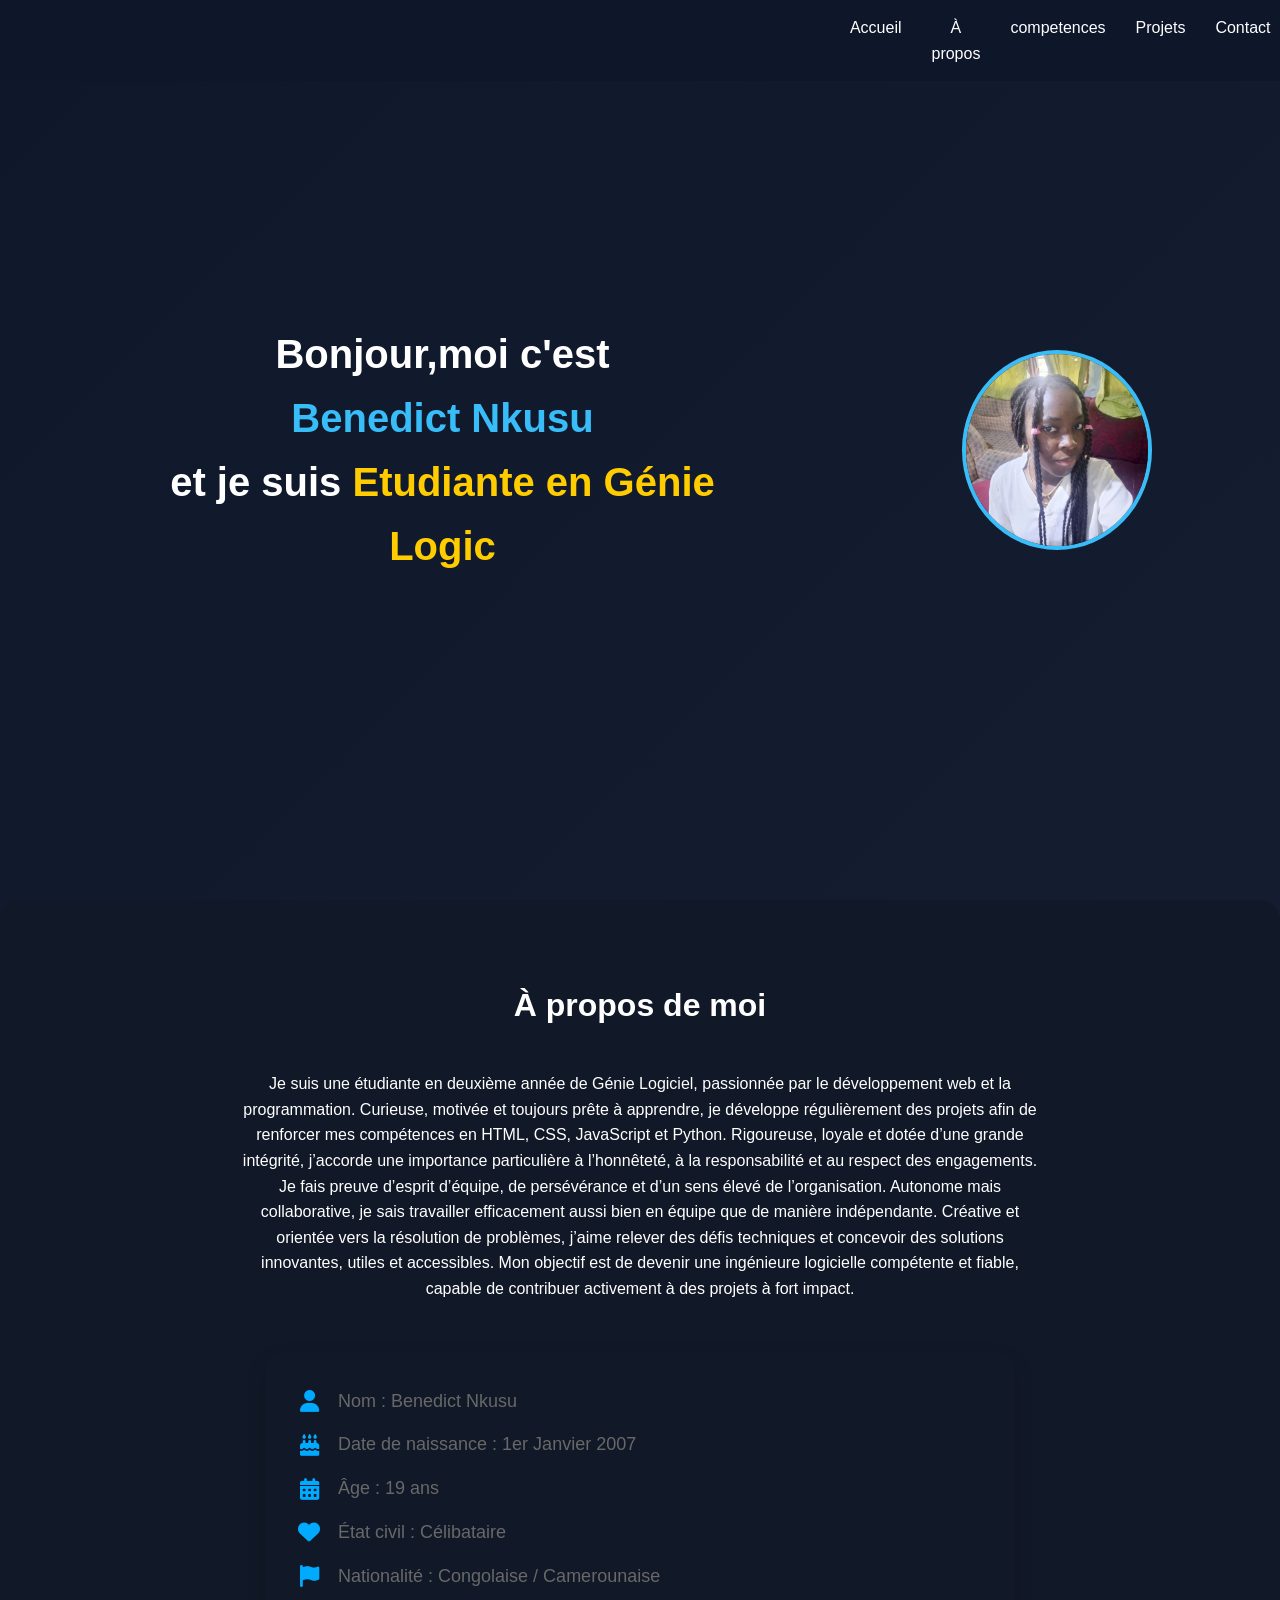
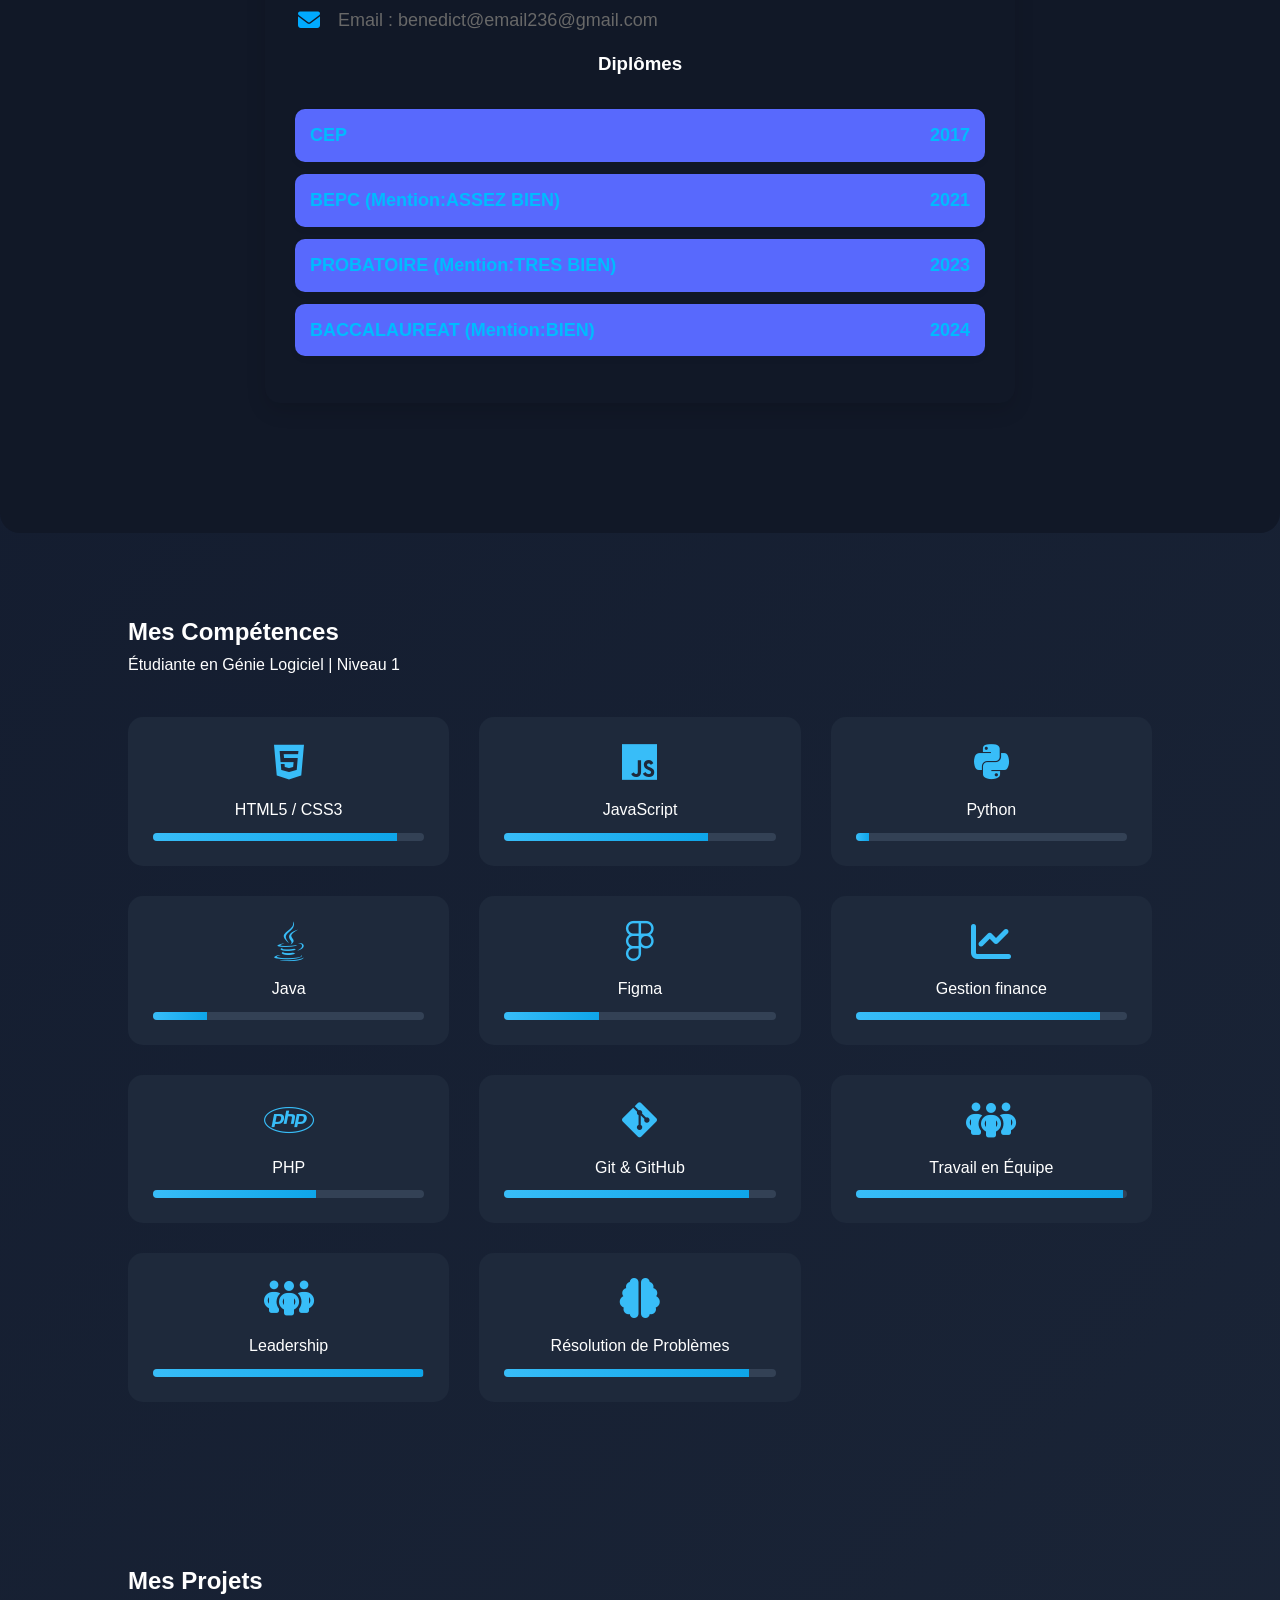
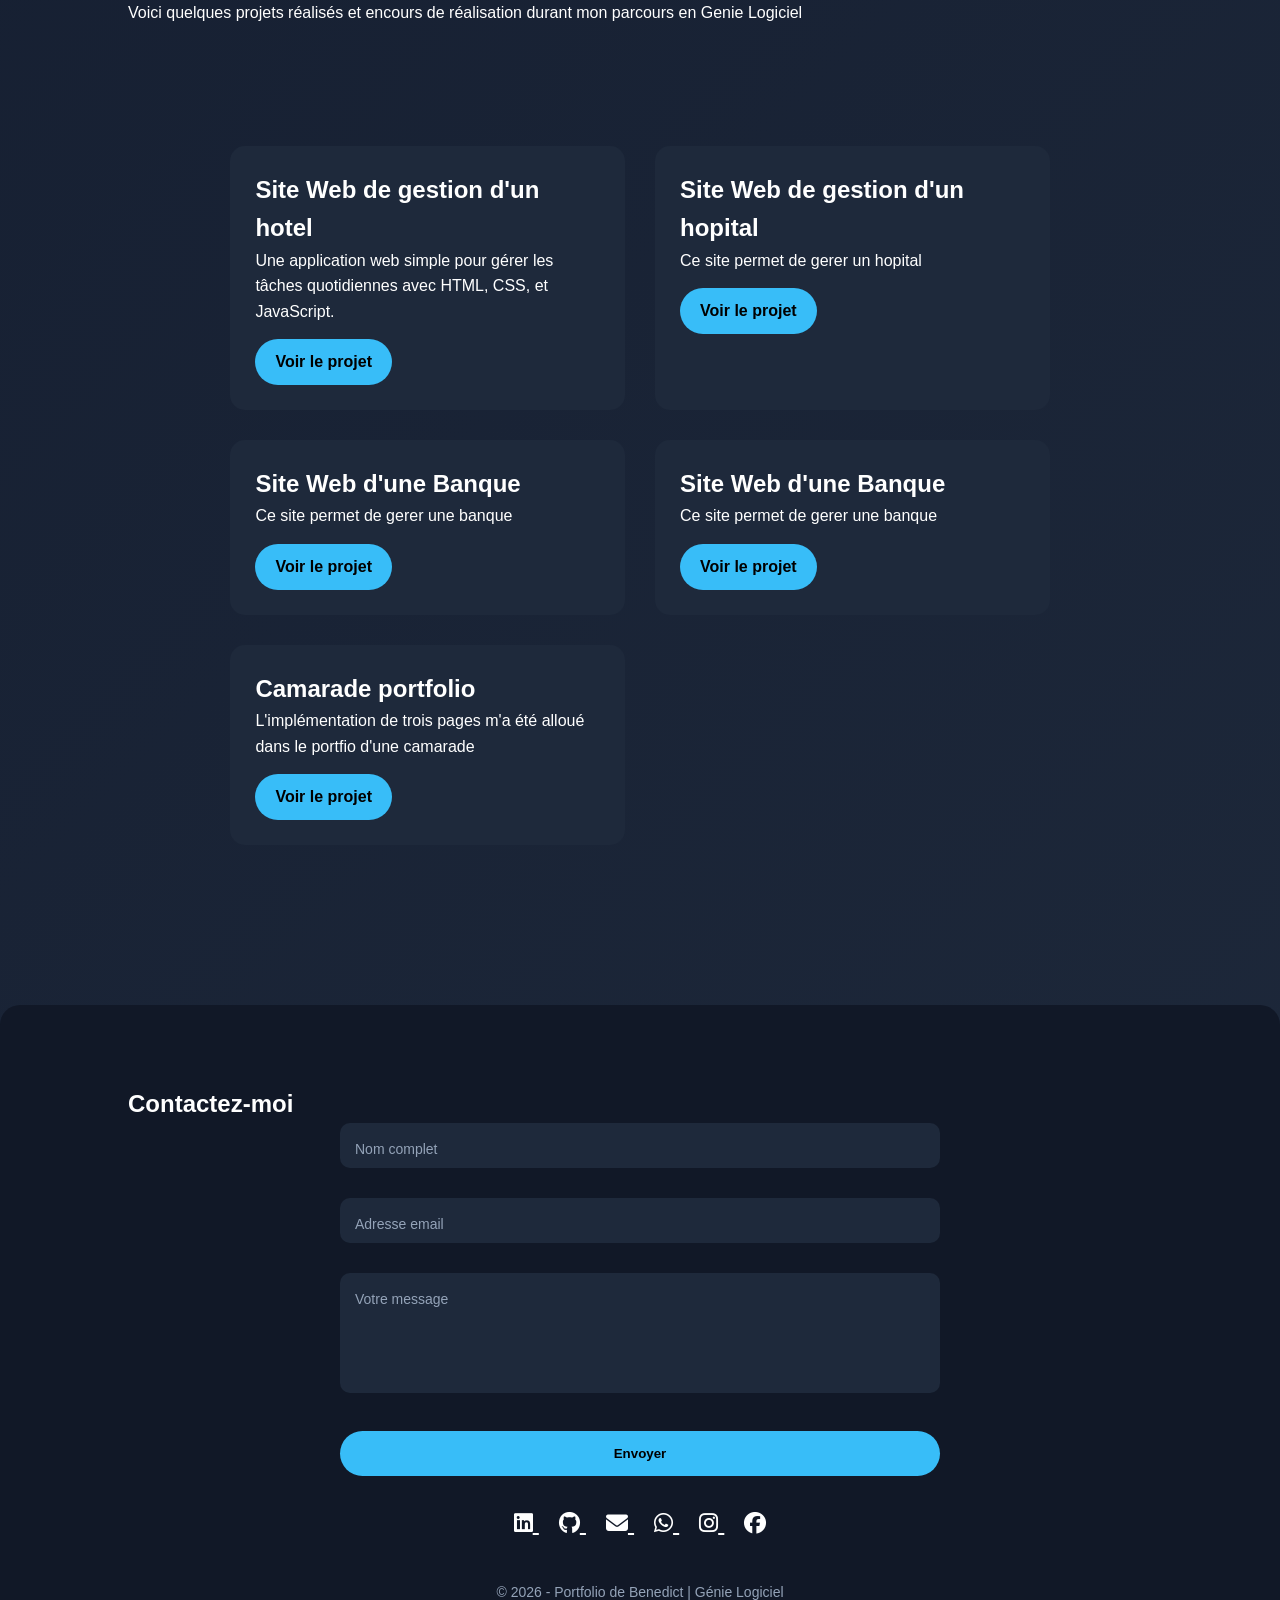
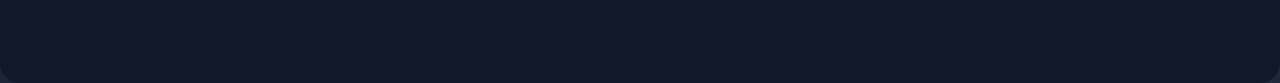
==== index.html @ 9642f41d "Add files via upload" ====
<!DOCTYPE html>
<html lang="en">
<head>
    <meta charset="UTF-8">
    <meta name="viewport" content="width=device-width, initial-scale=1.0">
    <title>Benedict Portfolio</title>
    <link rel="stylesheet" href="style.css">
    <link rel="stylesheet" href="https://cdnjs.cloudflare.com/ajax/libs/font-awesome/6.7.2/css/all.min.css"/>
</head>
<body >

    <section id="home" class="Home">      
<nav>

    <ul class="nav-links" id="navLinks">
        <li><a href="#home">Accueil</a></li>
        <li><a href="#about">À propos</a></li>
        <li><a href="#skills">competences</a></li>
        <li><a href="#projet">Projets</a></li>
        <li><a href="#contact">Contact</a></li>
    </ul>

    <div class="hamburger" id="hamburger">
        <span></span>
        <span></span>
        <span></span>
    </div>
</nav>
<script>
const hamburger = document.getElementById("hamburger");
const navLinks = document.getElementById("navLinks");

hamburger.addEventListener("click", () => {
    navLinks.classList.toggle("active");
});

// Fermer le menu après clic (mobile)
document.querySelectorAll(".nav-links a").forEach(link => {
    link.addEventListener("click", () => {
        navLinks.classList.remove("active");
    });
});
</script>

     

        <div class="nav-container">
    <ul>
    <div class="p">
    <h1 class="h1">Bonjour,moi c'est <br> <span id="nom">Benedict Nkusu </span><br> et je suis<span class="typewriter" id="typewriter"></span></h1></h1>
    </div>
    </ul>
     <section>
        <div class="main-container">
            <div class="image">
            
            </div>
            <div class="container">
            </div>
            <div class="typewriter"><span class="typewriter-text"></span><label for=""></label></div>

        </div>
     </section>
     
      <img src="IMG_20250430_152416_162.jpg.jpg" alt="Photo de profil" class="w-48 h-48 rounded-full shadow-lg object-cover">

         <script>

        const words = [ " Etudiante en Génie Logiciel","Développeuse Full-stack junior","Développeuse d'application","Programmeuse UX/UI design","Conceptrice de base de données"];
        let index = 0;
        const typewriterElement = document.getElementById("typewriter");

        function type(word, i) {
            if (i < word.length) {
                typewriterElement.textContent += word.charAt(i);
                setTimeout(() => type(word, i + 1), 100); // Vitesse d'affichage
            } else {
                setTimeout(() => erase(word, i), 2000); // Temps d'affichage du mot
            }
        }

        function erase(word, i) {
            if (i > 0) {
                typewriterElement.textContent = word.slice(0, i - 1);
                setTimeout(() => erase(word, i - 1), 100); // Vitesse d'effacement
            } else {
                index = (index + 1) % words.length; // Passer au mot suivant
                setTimeout(() => type(words[index], 0), 500); // Temps avant d'afficher le mot suivant
            }
        }

        type(words[index], 0); // Démarrer l'effet
    </script>
</section>
<section id="about" class="about">

  <header>
    <h1>À propos de moi</h1>
  </header>

  <div class="container">

    <div class="about-text">
      <p>Je suis une étudiante en deuxième année de Génie Logiciel, passionnée par le développement web et la programmation. Curieuse, motivée et toujours prête à apprendre, je développe régulièrement des projets afin de renforcer mes compétences en HTML, CSS, JavaScript et Python.

      Rigoureuse, loyale et dotée d’une grande intégrité, j’accorde une importance particulière à l’honnêteté, à la responsabilité et au respect des engagements. Je fais preuve d’esprit d’équipe, de persévérance et d’un sens élevé de l’organisation. Autonome mais collaborative, je sais travailler efficacement aussi bien en équipe que de manière indépendante.

      Créative et orientée vers la résolution de problèmes, j’aime relever des défis techniques et concevoir des solutions innovantes, utiles et accessibles. Mon objectif est de devenir une ingénieure logicielle compétente et fiable, capable de contribuer activement à des projets à fort impact.
     </p>
<section class="infos-personnelles">

    <div class="info-item"><i class="fa-solid fa-user"></i> Nom : Benedict Nkusu</div>
    <div class="info-item"><i class="fa-solid fa-cake-candles"></i> Date de naissance : 1er Janvier 2007</div>
    <div class="info-item"><i class="fa-solid fa-calendar-days"></i> Âge : 19 ans</div>
    <div class="info-item"><i class="fa-solid fa-heart"></i> État civil : Célibataire</div>
    <div class="info-item"><i class="fa-solid fa-flag"></i> Nationalité : Congolaise / Camerounaise</div>
    <div class="info-item"><i class="fa-solid fa-envelope"></i> Email : benedict@email236@gmail.com</div>

    <h3>Diplômes</h3>

    <div class="diplomes">
        <div class="diplome"><span>CEP</span> <span>2017</span></div>
        <div class="diplome"><span>BEPC (Mention:ASSEZ BIEN)</span> <span>2021</span></div>
        <div class="diplome"><span>PROBATOIRE (Mention:TRES BIEN)</span> <span>2023</span></div>
        <div class="diplome"><span>BACCALAUREAT (Mention:BIEN)</span> <span>2024</span></div>
    </div>
</section>
    </div>
  </div>
</section>



<section id="skills" class="competence">

  <header>
    <h1>Mes Compétences</h1>
    <p>Étudiante en Génie Logiciel | Niveau 1</p>
  </header>

  <div class="container">
    <div class="skills-grid">
      <div class="skill-card">
        <i class="fab fa-html5"></i>
        <div class="skill-title">HTML5 / CSS3</div>
        <div class="progress-bar">
          <div class="progress" style="--progress-width: 90%;"></div>
        </div>
      </div>

      <div class="skill-card">
        <i class="fab fa-js"></i>
        <div class="skill-title">JavaScript</div>
        <div class="progress-bar">
          <div class="progress" style="--progress-width: 75%;"></div>
        </div>
      </div>

      <div class="skill-card">
        <i class="fab fa-python"></i>
        <div class="skill-title">Python</div>
        <div class="progress-bar">
          <div class="progress" style="--progress-width: 5%;"></div>
        </div>
      </div>

       <div class="skill-card">
        <i class="fab fa-java"></i>
        <div class="skill-title">Java</div>
        <div class="progress-bar">
          <div class="progress" style="--progress-width: 20%;"></div>
        </div>
      </div>

       <div class="skill-card">
        <i class="fab fa-figma"></i>
        <div class="skill-title">Figma</div>
        <div class="progress-bar">
          <div class="progress" style="--progress-width: 35%;"></div>
        </div>
      </div>

       <div class="skill-card">
        <i class="fas fa-chart-line"></i>
        <div class="skill-title">Gestion finance</div>
        <div class="progress-bar">
          <div class="progress" style="--progress-width: 90%;"></div>
        </div>
      </div>

         <div class="skill-card">
        <i class="fab fa-php"></i>
        <div class="skill-title">PHP</div>
        <div class="progress-bar">
          <div class="progress" style="--progress-width: 60%;"></div>
        </div>
      </div>

      <div class="skill-card">
        <i class="fab fa-git-alt"></i>
        <div class="skill-title">Git & GitHub</div>
        <div class="progress-bar">
          <div class="progress" style="--progress-width: 90%;"></div>
        </div>
      </div>

      <div class="skill-card">
        <i class="fas fa-people-group"></i>
        <div class="skill-title">Travail en Équipe</div>
        <div class="progress-bar">
          <div class="progress" style="--progress-width: 98.5%;"></div>
        </div>
      </div>

      <div class="skill-card">
        <i class="fas fa-people-group"></i>
        <div class="skill-title">Leadership</div>
        <div class="progress-bar">
          <div class="progress" style="--progress-width: 99.5%;"></div>
        </div>
      </div>

      <div class="skill-card">
        <i class="fas fa-brain"></i>
        <div class="skill-title">Résolution de Problèmes</div>
        <div class="progress-bar">
          <div class="progress" style="--progress-width: 90%;"></div>
        </div>
      </div>
    </div>
  </div>
</section>


<section id="Projets" class="projet">
        <header>
    <h1>Mes Projets</h1>
    <p>Voici quelques projets réalisés et encours de réalisation durant mon parcours en Genie Logiciel</p>
  </header>

  <section id="projet" class="projects">
    <div class="project-card">
      <h2>Site Web de gestion d'un hotel</h2>
      <p>Une application web simple pour gérer les tâches quotidiennes avec HTML, CSS, et JavaScript.</p>
      <a href="https://www.booking.com/searchresults.fr.html?aid=301664&label=slh1_msn-XJML7e%2A9tqkmDHGxqWvsfw-80539410984622%3Atikwd-80539563262421%3Aloc-31%3Aneo%3Amte%3Alp142071%3Adec%3Acid578710702%3Aagid1288628268895610&sid=b0e09625a5f17bc07f347e6fffa607b3&dest_id=37&dest_type=country&;msclkid=53746b62c6731612c83c02f290428fe3" target="_blank">Voir le projet</a>
    </div>
        <div class="project-card">
      <h2>Site Web de gestion d'un hopital</h2>
      <p>Ce site permet de gerer un hopital </p>
      <a href=" https://www.hopitalbestafrica.com/" target="_blank">Voir le projet</a>
    </div>
    <div class="project-card">
      <h2>Site Web d'une Banque</h2>
      <p>Ce site permet de gerer une banque </p>
      <a href="https://www.societegenerale.cm/" target="_blank">Voir le projet</a>
    </div>

    <div class="project-card">
      <h2>Site Web d'une Banque</h2>
      <p>Ce site permet de gerer une banque </p>
      <a href="https://www.societegenerale.cm/" target="_blank">Voir le projet</a>
    </div>

    <div class="project-card">
      <h2>Camarade portfolio</h2>
      <p>L'implémentation de trois pages m'a été alloué dans le portfio d'une camarade</p>
      <a href="https://github.com/GloriaTeneng/portfolio-027" target="_blank">Voir le projet</a>
    </div>
  </section>
</section>




<section id="contact" class="contact">
  <header>
    <h1>Contactez-moi</h1>
  </header>

  <main>
    <form action="#" method="POST" novalidate>
      <div class="form-group">
        <input type="text" id="name" name="name" placeholder=" " required />
        <label for="name">Nom complet</label>
      </div>

      <div class="form-group">
        <input type="email" id="email" name="email" placeholder=" " required />
        <label for="email">Adresse email</label>
      </div>

      <div class="form-group">
        <textarea id="message" name="message" placeholder=" " required></textarea>
        <label for="message">Votre message</label>
      </div>

      <button type="submit" class="submit-btn"><a href="https://wa.me/+237 699690317" style="text-decoration: none; color: black; font-weight: 600;">Envoyer</a></button>
    </form>

    <div class="social-links" aria-label="Réseaux sociaux">
      <a href="https://www.linkedin.com/in/Benedict Nkusu" target="_blank" rel="noopener" title="LinkedIn">
        <i class="fab fa-linkedin"></i>
      </a>
      <a href="https://github.com/BENEDICT-code220" target="_blank" rel="noopener" title="GitHub">
        <i class="fab fa-github"></i>
      </a>
      <a href="mailto:benedict236@gmail.com" title="Email">
        <i class="fas fa-envelope"></i>
      </a>
      
        <a href="https://wa.me/+237 699690317" target="_blank">
            <i class="fa-brands fa-whatsapp"></i>
        </a>

        <a href="https://instagram.com/Benedict Nkusu" target="_blank">
            <i class="fa-brands fa-instagram"></i>
        </a>

        <a href="https://facebook.com/Benedict Veronique Nkusu" target="_blank">
            <i class="fa-brands fa-facebook"></i>
        </a>

    </div>
  </main>

  <footer>
    &copy; 2026 - Portfolio de Benedict | Génie Logiciel
  </footer>
</section>
</body>
</html>
---- style.css ----
* {
    margin: 0;
    padding: 0;
    box-sizing: border-box;
    font-family: Arial, sans-serif;
    
}





/* ===== NAVBAR ===== */
nav {

    position:fixed;
    top: 0;
    width: 100%;
    background: #111;
    display: flex;
    justify-content: space-between;
    align-items: center;
    padding: 15px 40px;
    z-index: 1000; margin-left: -10%;
}


.nav-links {
    list-style: none;
    display: flex;
    gap: 30px;
    margin-left: 70.5%;
}

.nav-links a {
    text-decoration: none;
    color: white;
    font-weight: 500;
    transition: 0.3s;
}

.nav-links a:hover {
    color: #00bcd4;
}

/* ===== HAMBURGER ===== */
.hamburger {
    display: none;
    flex-direction: column;
    cursor: pointer;
    gap: 5px;
    margin-left: 90%;
    
}

.hamburger span {
    width: 25px;
    height: 3px;
    background: white;
    transition: 0.3s;
   
}

/* ===== MOBILE ===== */
@media (max-width: 768px) {

    .nav-links {
        position: absolute;
        top: 60px;
        right: 0;
        background: #111;
        flex-direction: column;
        width: 200px;
        padding: 20px;
        transform: translateX(100%);
        transition: 0.4s;
    }

    .nav-links.active {
        transform: translateX(0);
    }

    .hamburger {
        display: flex;
    }
}



/* ============================= */
/* RESET & GLOBAL */
/* ============================= */

    .infos-personnelles {
        max-width: 750px;
        margin: 50px auto;
        padding: 35px 30px;
        background: #111827;
        border-radius: 15px;
        box-shadow: 0 8px 20px rgba(0,0,0,0.12);
    }

    .infos-personnelles h2 {
        text-align: center;
        color: #636363;
        font-size: 28px;
        margin-bottom: 30px;
        text-transform: uppercase;
        letter-spacing: 1px;
    }

    .info-item {
        display: flex;
        align-items: center;
        margin-bottom: 15px;
        font-size: 18px;
        color: #686868;
    }

    .info-item i {
        color: #00aaff;
        margin-right: 15px;
        font-size: 22px;
        width: 28px;
        text-align: center;
    }

    /* Diplômes */
    .diplomes {
        margin-top: 30px;
    }

    .diplome {
        display: flex;
        justify-content: space-between;
        align-items: center;
        padding: 12px 15px;
        background: #5869fd;
        border-radius: 10px;
        margin-bottom: 12px;
        font-size: 18px;
        box-shadow: 0 3px 6px rgba(0,0,0,0.05);
    }

    .diplome span {
        font-weight: bold;
        color: #00bbff;
    }

    /* Responsive */
    @media (max-width: 600px) {
        .info-item, .diplome {
            flex-direction: column;
            align-items: flex-start;
        }

        .diplome span {
            margin-bottom: 5px;
        }
    }
* {
    margin: 0;
    padding: 0;
    box-sizing: border-box;
}

body {
    font-family: 'Segoe UI', sans-serif;
    background: linear-gradient(135deg, #0f172a, #1e293b);
    color: white;
    line-height: 1.6;
}

section {
    padding: 80px 10%;
}

/* ============================= */
/* NAVBAR */
/* ============================= */

nav {
    position: fixed;
    width: 100%;
    top: 0;
    background: rgba(15, 23, 42, 0.9);
    backdrop-filter: blur(10px);
    z-index: 1000;
    padding: 15px 10%;
}

.nav-container {
    display: flex;
    justify-content: space-between;
    align-items: center;
}

ul {
    display: flex;
    gap: 20px;
    list-style: none;
}

ul li a {
    text-decoration: none;
    color: white;
    font-weight: 500;
    transition: 0.3s;
}

ul li a:hover {
    color: #38bdf8;
}

/* ============================= */
/* HOME SECTION */
/* ============================= */

.Home {
    min-height: 100vh;
    display: flex;
    flex-direction: column;
    justify-content: center;
    text-align: center;
}

.h1 {
    font-size: 40px;
}

#nom {
    color: #38bdf8;
}

.typewriter {
    color: #ffcc00;
    font-weight: bold;
}

/* PROFILE IMAGE */

img {
    display: block;
    margin: 30px auto;
    width: 200px;
    height: 200px;
    border-radius: 50%;
    border: 4px solid #38bdf8;
    object-fit: cover;
}

/* ============================= */
/* ABOUT */
/* ============================= */

.about {
    background: #111827;
    border-radius: 20px;
}

.about h1 {
    text-align: center;
    margin-bottom: 40px;
    font-size: 32px;
}

.about-text {
    text-align: center;
    max-width: 800px;
    margin: auto;
}

.highlights {
    display: flex;
    flex-wrap: wrap;
    justify-content: center;
    gap: 20px;
    margin-top: 30px;
}

.highlight {
    background: #1e293b;
    padding: 15px 25px;
    border-radius: 30px;
    display: flex;
    align-items: center;
    gap: 10px;
    transition: 0.3s;
}

.highlight:hover {
    background: #38bdf8;
    color: black;
}

/* ============================= */
/* SKILLS */
/* ============================= */

.skills-grid {
    display: grid;
    grid-template-columns: repeat(auto-fit, minmax(250px, 1fr));
    gap: 30px;
    margin-top: 40px;
}

.skill-card {
    background: #1e293b;
    padding: 25px;
    border-radius: 15px;
    text-align: center;
    transition: 0.3s;
}

.skill-card:hover {
    transform: translateY(-10px);
}

.skill-card i {
    font-size: 40px;
    margin-bottom: 15px;
    color: #38bdf8;
}

.progress-bar {
    background: #334155;
    height: 8px;
    border-radius: 10px;
    overflow: hidden;
    margin-top: 10px;
}

.progress {
    height: 100%;
    background: linear-gradient(90deg, #38bdf8, #0ea5e9);
    width: var(--progress-width);
}

/* ============================= */
/* PROJECTS */
/* ============================= */

.projects {
    display: grid;
    grid-template-columns: repeat(auto-fit, minmax(280px, 1fr));
    gap: 30px;
    margin-top: 40px;
}

.project-card {
    background: #1e293b;
    padding: 25px;
    border-radius: 15px;
    transition: 0.3s;
}

.project-card:hover {
    transform: scale(1.05);
}

.project-card a {
    display: inline-block;
    margin-top: 15px;
    text-decoration: none;
    padding: 10px 20px;
    border-radius: 30px;
    background: #38bdf8;
    color: black;
    font-weight: bold;
    transition: 0.3s;
}

.project-card a:hover {
    background: #0ea5e9;
}

/* ============================= */
/* CONTACT */
/* ============================= */

.contact {
    background: #111827;
    border-radius: 20px;
}

form {
    max-width: 600px;
    margin: auto;
}

.form-group {
    position: relative;
    margin-bottom: 30px;
}

input, textarea {
    width: 100%;
    padding: 15px;
    border-radius: 10px;
    border: none;
    background: #1e293b;
    color: white;
    outline: none;
}

textarea {
    resize: none;
    height: 120px;
}

label {
    position: absolute;
    top: 15px;
    left: 15px;
    font-size: 14px;
    color: #94a3b8;
    pointer-events: none;
    transition: 0.3s;
}

input:focus + label,
textarea:focus + label,
input:not(:placeholder-shown) + label,
textarea:not(:placeholder-shown) + label {
    top: -10px;
    left: 10px;
    font-size: 12px;
    background: #111827;
    padding: 0 5px;
    color: #38bdf8;
}

.submit-btn {
    width: 100%;
    padding: 15px;
    border: none;
    border-radius: 30px;
    background: #38bdf8;
    font-weight: bold;
    cursor: pointer;
    transition: 0.3s;
}

.submit-btn:hover {
    background: #0ea5e9;
}

/* ============================= */
/* SOCIAL LINKS */
/* ============================= */

.social-links {
    text-align: center;
    margin-top: 30px;
}

.social-links a {
    font-size: 22px;
    margin: 0 10px;
    color: white;
    transition: 0.3s;
}

.social-links a:hover {
    color: #38bdf8;
}

/* ============================= */
/* FOOTER */
/* ============================= */

footer {
    text-align: center;
    margin-top: 40px;
    font-size: 14px;
    color: #94a3b8;
}

/* ============================= */
/* RESPONSIVE */
/* ============================= */

@media (max-width: 768px) {

    nav {
        padding: 15px 5%;
    }

    ul {
        flex-direction: column;
        gap: 10px;
        margin-top: 10px;
    }

    .h1 {
        font-size: 28px;
    }

    section {
        padding: 60px 5%;
    }

    img {
        width: 150px;
        height: 150px;
    }
}
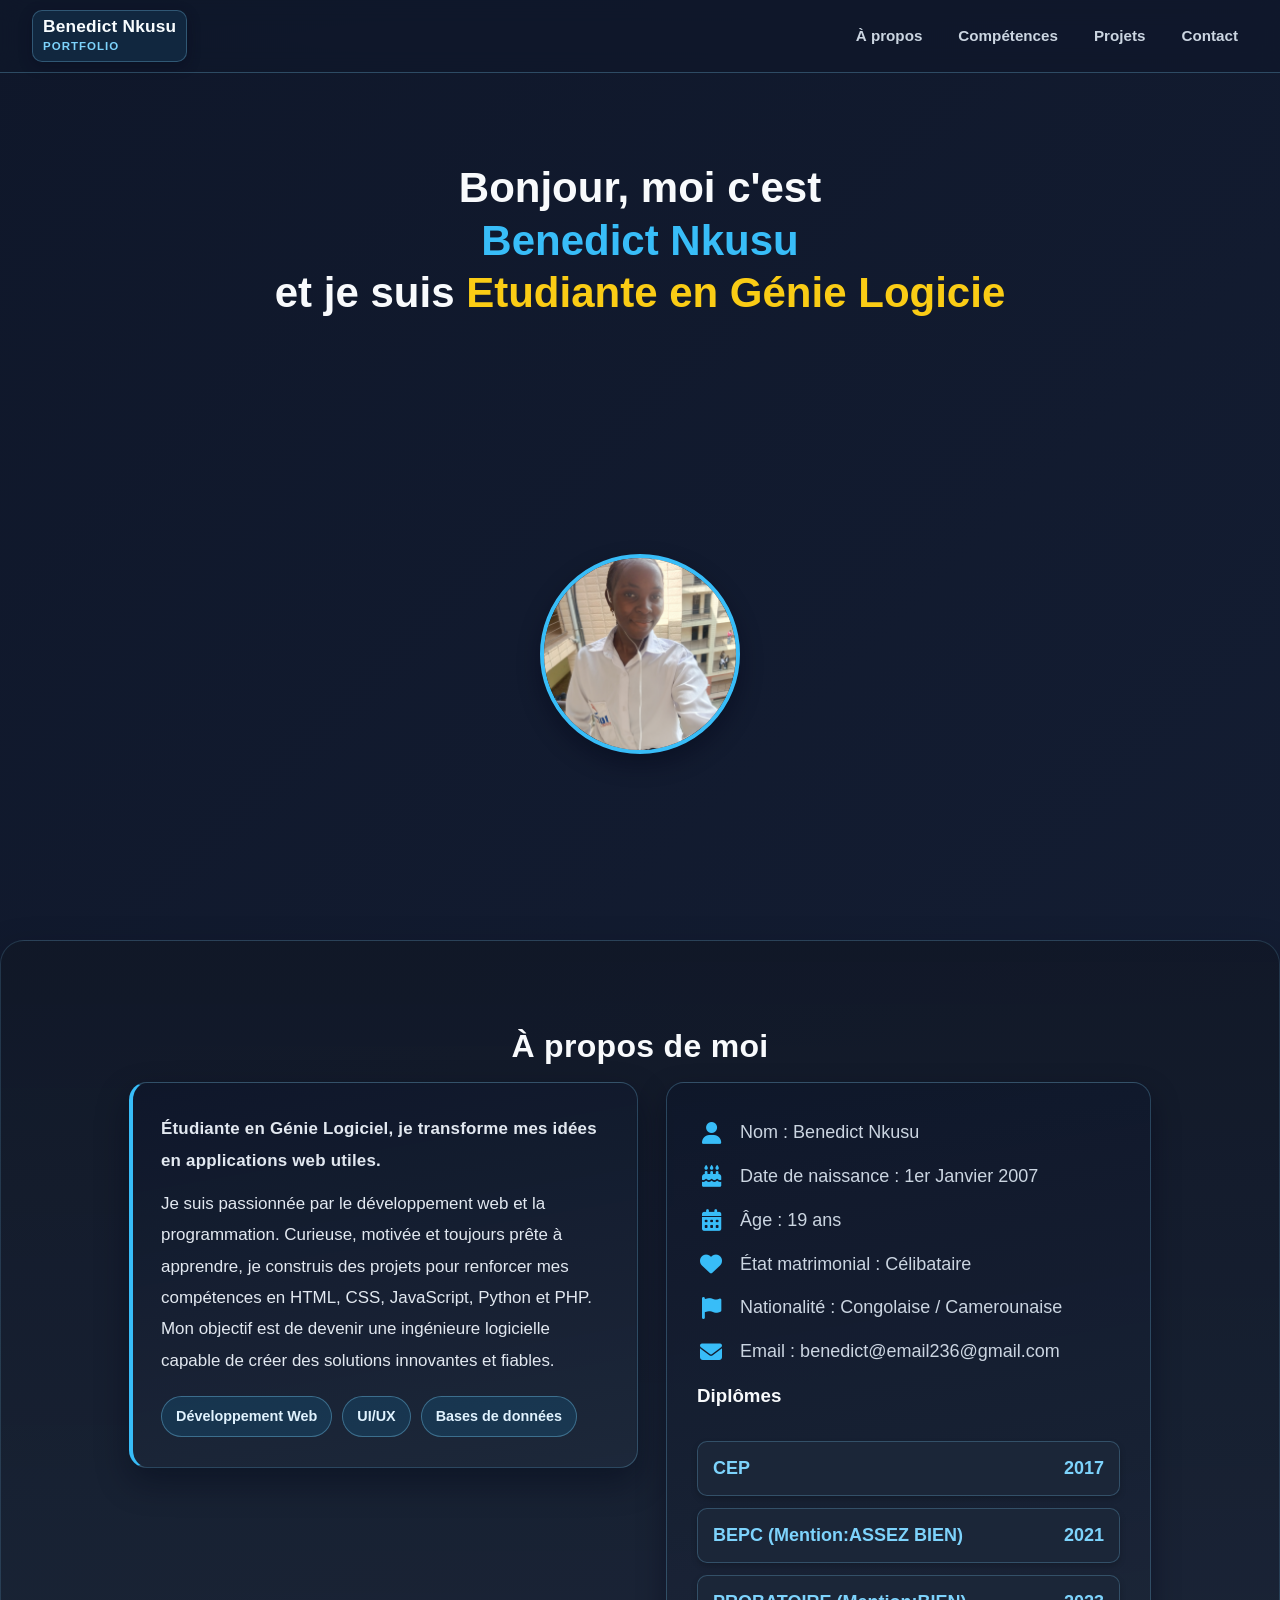
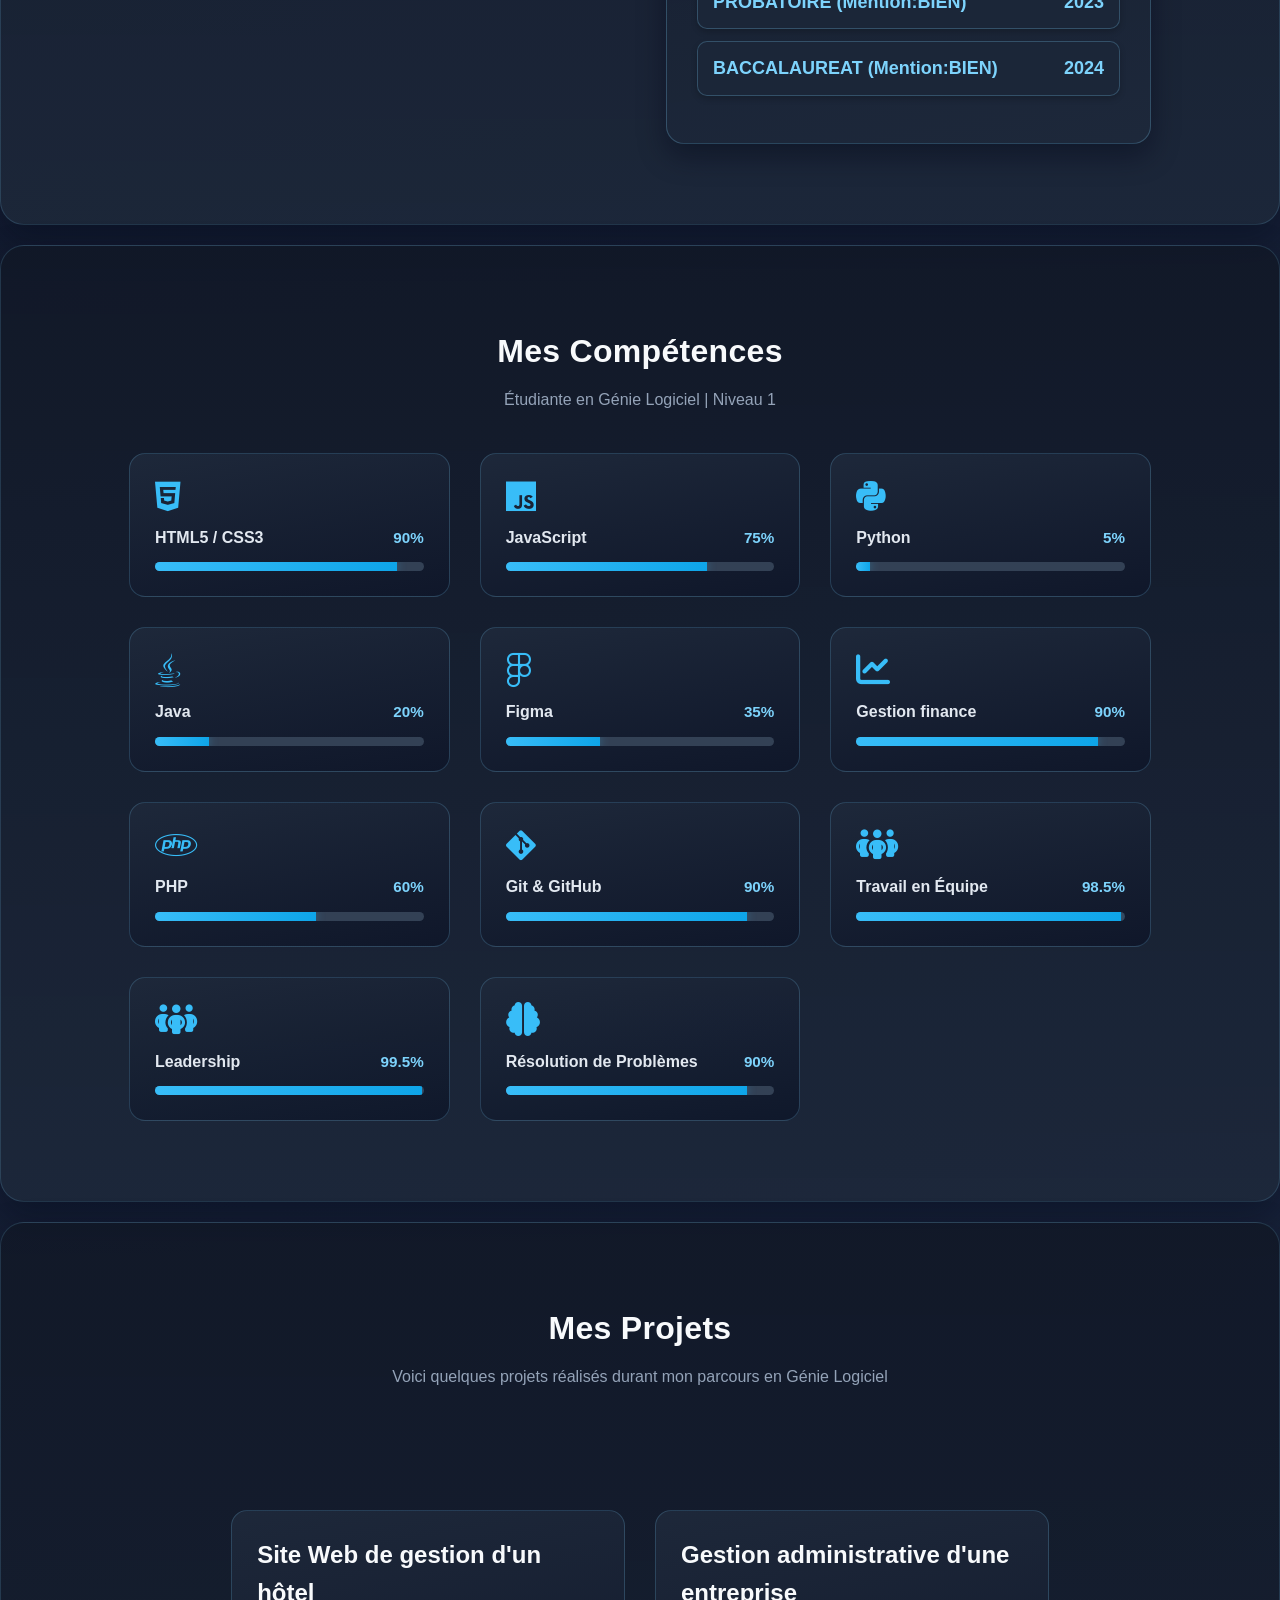
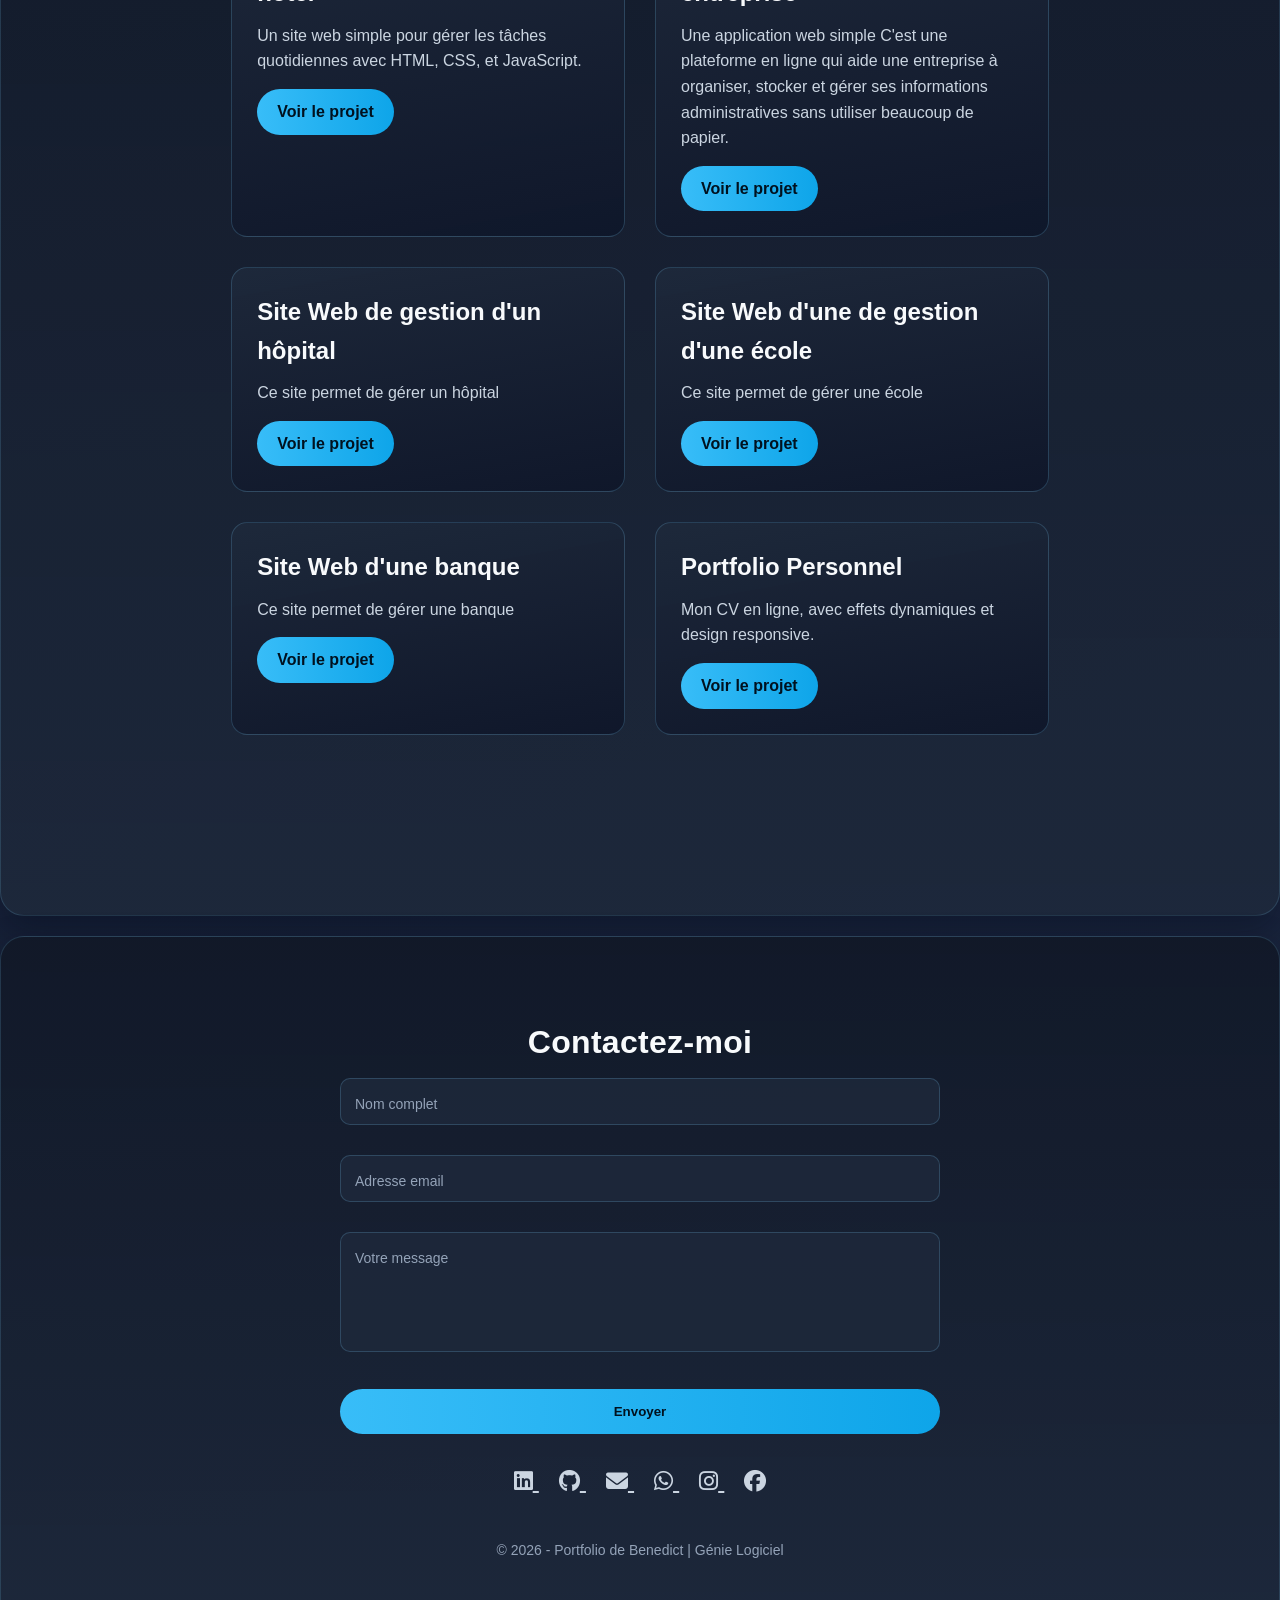
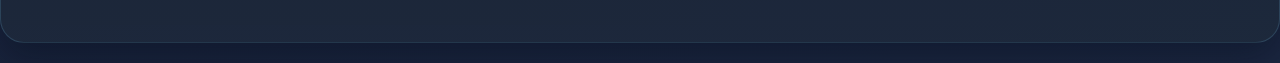
==== commit 7036891b: "Add files via upload" ====
--- a/index.html
+++ b/index.html
@@ -1,4 +1,4 @@
-<!DOCTYPE html>
+﻿<!DOCTYPE html>
 <html lang="en">
 <head>
     <meta charset="UTF-8">
@@ -8,48 +8,30 @@
     <link rel="stylesheet" href="https://cdnjs.cloudflare.com/ajax/libs/font-awesome/6.7.2/css/all.min.css"/>
 </head>
 <body >
-
-    <section id="home" class="Home">      
-<nav>
-
-    <ul class="nav-links" id="navLinks">
-        <li><a href="#home">Accueil</a></li>
-        <li><a href="#about">À propos</a></li>
-        <li><a href="#skills">competences</a></li>
-        <li><a href="#projet">Projets</a></li>
-        <li><a href="#contact">Contact</a></li>
-    </ul>
-
-    <div class="hamburger" id="hamburger">
-        <span></span>
-        <span></span>
-        <span></span>
-    </div>
-</nav>
-<script>
-const hamburger = document.getElementById("hamburger");
-const navLinks = document.getElementById("navLinks");
-
-hamburger.addEventListener("click", () => {
-    navLinks.classList.toggle("active");
-});
-
-// Fermer le menu après clic (mobile)
-document.querySelectorAll(".nav-links a").forEach(link => {
-    link.addEventListener("click", () => {
-        navLinks.classList.remove("active");
-    });
-});
-</script>
-
-     
-
+    <section class="Home" id="top">
+     <nav>
         <div class="nav-container">
-    <ul>
-    <div class="p">
-    <h1 class="h1">Bonjour,moi c'est <br> <span id="nom">Benedict Nkusu </span><br> et je suis<span class="typewriter" id="typewriter"></span></h1></h1>
-    </div>
-    </ul>
+          <a class="brand" href="#top">
+            <span class="brand-name">Benedict Nkusu</span>
+            <span class="brand-role">Portfolio</span>
+          </a>
+          <button class="nav-toggle" type="button" aria-label="Ouvrir le menu" aria-expanded="false" aria-controls="menu">
+            <span></span>
+            <span></span>
+            <span></span>
+          </button>
+          <ul class="nav-links" id="menu">
+            <li><a href="#about">À propos</a></li>
+            <li><a href="#competences">Compétences</a></li>
+            <li><a href="#projets">Projets</a></li>
+            <li><a href="#contact">Contact</a></li>
+          </ul>
+        </div>
+     </nav>
+
+     <div class="p">
+      <h1 class="h1">Bonjour, moi c'est <br> <span id="nom">Benedict Nkusu</span><br> et je suis <span class="typewriter" id="typewriter"></span></h1>
+     </div>
      <section>
         <div class="main-container">
             <div class="image">
@@ -62,13 +44,15 @@
         </div>
      </section>
      
-      <img src="IMG_20250430_152416_162.jpg.jpg" alt="Photo de profil" class="w-48 h-48 rounded-full shadow-lg object-cover">
+      <img src="IMG_20250430_152416_162.jpg" alt="Photo de profil" class="w-48 h-48 rounded-full shadow-lg object-cover">
 
          <script>
 
-        const words = [ " Etudiante en Génie Logiciel","Développeuse Full-stack junior","Développeuse d'application","Programmeuse UX/UI design","Conceptrice de base de données"];
+        const words = ["Etudiante en Génie Logiciel","Développeuse Full-stack junior","Développeuse d'application","Programmeuse UX/UI design","Conceptrice de base de données"];
         let index = 0;
         const typewriterElement = document.getElementById("typewriter");
+        const navToggle = document.querySelector(".nav-toggle");
+        const navLinks = document.querySelector(".nav-links");
 
         function type(word, i) {
             if (i < word.length) {
@@ -90,29 +74,48 @@
         }
 
         type(words[index], 0); // Démarrer l'effet
+
+        if (navToggle && navLinks) {
+            navToggle.addEventListener("click", () => {
+                navLinks.classList.toggle("active");
+                const expanded = navLinks.classList.contains("active");
+                navToggle.setAttribute("aria-expanded", expanded ? "true" : "false");
+            });
+
+            navLinks.querySelectorAll("a").forEach((link) => {
+                link.addEventListener("click", () => {
+                    navLinks.classList.remove("active");
+                    navToggle.setAttribute("aria-expanded", "false");
+                });
+            });
+        }
     </script>
 </section>
-<section id="about" class="about">
+<section class="about" id="about">
 
   <header>
     <h1>À propos de moi</h1>
   </header>
 
-  <div class="container">
-
+  <div class="about-layout">
     <div class="about-text">
-      <p>Je suis une étudiante en deuxième année de Génie Logiciel, passionnée par le développement web et la programmation. Curieuse, motivée et toujours prête à apprendre, je développe régulièrement des projets afin de renforcer mes compétences en HTML, CSS, JavaScript et Python.
-
-      Rigoureuse, loyale et dotée d’une grande intégrité, j’accorde une importance particulière à l’honnêteté, à la responsabilité et au respect des engagements. Je fais preuve d’esprit d’équipe, de persévérance et d’un sens élevé de l’organisation. Autonome mais collaborative, je sais travailler efficacement aussi bien en équipe que de manière indépendante.
-
-      Créative et orientée vers la résolution de problèmes, j’aime relever des défis techniques et concevoir des solutions innovantes, utiles et accessibles. Mon objectif est de devenir une ingénieure logicielle compétente et fiable, capable de contribuer activement à des projets à fort impact.
-     </p>
-<section class="infos-personnelles">
+      <p class="about-lead">Étudiante en Génie Logiciel, je transforme mes idées en applications web utiles.</p>
+      <p>
+        Je suis passionnée par le développement web et la programmation. Curieuse, motivée et toujours prête à apprendre, je construis des projets pour renforcer mes compétences en HTML, CSS, JavaScript, Python et PHP. Mon objectif est de devenir une ingénieure logicielle capable de créer des solutions innovantes et fiables.
+      </p>
+      <div class="about-tags">
+        <span>Développement Web</span>
+        <span>UI/UX</span>
+        <span>Bases de données</span>
+      </div>
+    </div>
+
+    <section class="infos-personnelles">
 
     <div class="info-item"><i class="fa-solid fa-user"></i> Nom : Benedict Nkusu</div>
     <div class="info-item"><i class="fa-solid fa-cake-candles"></i> Date de naissance : 1er Janvier 2007</div>
     <div class="info-item"><i class="fa-solid fa-calendar-days"></i> Âge : 19 ans</div>
-    <div class="info-item"><i class="fa-solid fa-heart"></i> État civil : Célibataire</div>
+    <div class="info-item"><i class="fa-solid fa-heart"></i> État matrimonial : Célibataire</div>
     <div class="info-item"><i class="fa-solid fa-flag"></i> Nationalité : Congolaise / Camerounaise</div>
     <div class="info-item"><i class="fa-solid fa-envelope"></i> Email : benedict@email236@gmail.com</div>
 
@@ -121,17 +124,16 @@
     <div class="diplomes">
         <div class="diplome"><span>CEP</span> <span>2017</span></div>
         <div class="diplome"><span>BEPC (Mention:ASSEZ BIEN)</span> <span>2021</span></div>
-        <div class="diplome"><span>PROBATOIRE (Mention:TRES BIEN)</span> <span>2023</span></div>
+        <div class="diplome"><span>PROBATOIRE (Mention:BIEN)</span> <span>2023</span></div>
         <div class="diplome"><span>BACCALAUREAT (Mention:BIEN)</span> <span>2024</span></div>
     </div>
 </section>
-    </div>
   </div>
 </section>
 
 
 
-<section id="skills" class="competence">
+<section class="competence" id="competences">
 
   <header>
     <h1>Mes Compétences</h1>
@@ -142,7 +144,10 @@
     <div class="skills-grid">
       <div class="skill-card">
         <i class="fab fa-html5"></i>
-        <div class="skill-title">HTML5 / CSS3</div>
+        <div class="skill-head">
+          <div class="skill-title">HTML5 / CSS3</div>
+          <span class="skill-level">90%</span>
+        </div>
         <div class="progress-bar">
           <div class="progress" style="--progress-width: 90%;"></div>
         </div>
@@ -150,7 +155,10 @@
 
       <div class="skill-card">
         <i class="fab fa-js"></i>
-        <div class="skill-title">JavaScript</div>
+        <div class="skill-head">
+          <div class="skill-title">JavaScript</div>
+          <span class="skill-level">75%</span>
+        </div>
         <div class="progress-bar">
           <div class="progress" style="--progress-width: 75%;"></div>
         </div>
@@ -158,7 +166,10 @@
 
       <div class="skill-card">
         <i class="fab fa-python"></i>
-        <div class="skill-title">Python</div>
+        <div class="skill-head">
+          <div class="skill-title">Python</div>
+          <span class="skill-level">5%</span>
+        </div>
         <div class="progress-bar">
           <div class="progress" style="--progress-width: 5%;"></div>
         </div>
@@ -166,7 +177,10 @@
 
        <div class="skill-card">
         <i class="fab fa-java"></i>
-        <div class="skill-title">Java</div>
+        <div class="skill-head">
+          <div class="skill-title">Java</div>
+          <span class="skill-level">20%</span>
+        </div>
         <div class="progress-bar">
           <div class="progress" style="--progress-width: 20%;"></div>
         </div>
@@ -174,7 +188,10 @@
 
        <div class="skill-card">
         <i class="fab fa-figma"></i>
-        <div class="skill-title">Figma</div>
+        <div class="skill-head">
+          <div class="skill-title">Figma</div>
+          <span class="skill-level">35%</span>
+        </div>
         <div class="progress-bar">
           <div class="progress" style="--progress-width: 35%;"></div>
         </div>
@@ -182,7 +199,10 @@
 
        <div class="skill-card">
         <i class="fas fa-chart-line"></i>
-        <div class="skill-title">Gestion finance</div>
+        <div class="skill-head">
+          <div class="skill-title">Gestion finance</div>
+          <span class="skill-level">90%</span>
+        </div>
         <div class="progress-bar">
           <div class="progress" style="--progress-width: 90%;"></div>
         </div>
@@ -190,7 +210,10 @@
 
          <div class="skill-card">
         <i class="fab fa-php"></i>
-        <div class="skill-title">PHP</div>
+        <div class="skill-head">
+          <div class="skill-title">PHP</div>
+          <span class="skill-level">60%</span>
+        </div>
         <div class="progress-bar">
           <div class="progress" style="--progress-width: 60%;"></div>
         </div>
@@ -198,7 +221,10 @@
 
       <div class="skill-card">
         <i class="fab fa-git-alt"></i>
-        <div class="skill-title">Git & GitHub</div>
+        <div class="skill-head">
+          <div class="skill-title">Git & GitHub</div>
+          <span class="skill-level">90%</span>
+        </div>
         <div class="progress-bar">
           <div class="progress" style="--progress-width: 90%;"></div>
         </div>
@@ -206,7 +232,10 @@
 
       <div class="skill-card">
         <i class="fas fa-people-group"></i>
-        <div class="skill-title">Travail en Équipe</div>
+        <div class="skill-head">
+          <div class="skill-title">Travail en Équipe</div>
+          <span class="skill-level">98.5%</span>
+        </div>
         <div class="progress-bar">
           <div class="progress" style="--progress-width: 98.5%;"></div>
         </div>
@@ -214,7 +243,10 @@
 
       <div class="skill-card">
         <i class="fas fa-people-group"></i>
-        <div class="skill-title">Leadership</div>
+        <div class="skill-head">
+          <div class="skill-title">Leadership</div>
+          <span class="skill-level">99.5%</span>
+        </div>
         <div class="progress-bar">
           <div class="progress" style="--progress-width: 99.5%;"></div>
         </div>
@@ -222,7 +254,10 @@
 
       <div class="skill-card">
         <i class="fas fa-brain"></i>
-        <div class="skill-title">Résolution de Problèmes</div>
+        <div class="skill-head">
+          <div class="skill-title">Résolution de Problèmes</div>
+          <span class="skill-level">90%</span>
+        </div>
         <div class="progress-bar">
           <div class="progress" style="--progress-width: 90%;"></div>
         </div>
@@ -232,39 +267,44 @@
 </section>
 
 
-<section id="Projets" class="projet">
-        <header>
+<section class="projet" id="projets">
+  <header>
     <h1>Mes Projets</h1>
-    <p>Voici quelques projets réalisés et encours de réalisation durant mon parcours en Genie Logiciel</p>
+    <p>Voici quelques projets réalisés durant mon parcours en Génie Logiciel</p>
   </header>
-
-  <section id="projet" class="projects">
+  <section class="projects">
     <div class="project-card">
-      <h2>Site Web de gestion d'un hotel</h2>
-      <p>Une application web simple pour gérer les tâches quotidiennes avec HTML, CSS, et JavaScript.</p>
-      <a href="https://www.booking.com/searchresults.fr.html?aid=301664&label=slh1_msn-XJML7e%2A9tqkmDHGxqWvsfw-80539410984622%3Atikwd-80539563262421%3Aloc-31%3Aneo%3Amte%3Alp142071%3Adec%3Acid578710702%3Aagid1288628268895610&sid=b0e09625a5f17bc07f347e6fffa607b3&dest_id=37&dest_type=country&;msclkid=53746b62c6731612c83c02f290428fe3" target="_blank">Voir le projet</a>
+      <h2>Site Web de gestion d'un hôtel</h2>
+      <p>Un site web simple pour gérer les tâches quotidiennes avec HTML, CSS, et JavaScript.</p>
+      <a href="https://hotelproenterprise.com/" target="_blank">Voir le projet</a>
+    </div>
+
+    <div class="project-card">
+      <h2>Gestion administrative d'une entreprise</h2>
+      <p>Une application web simple C'est une plateforme en ligne qui aide une entreprise à organiser, stocker et gérer ses informations administratives sans utiliser beaucoup de papier.</p>
+      <a href="rh/login.php" target="_blank">Voir le projet</a>
     </div>
         <div class="project-card">
-      <h2>Site Web de gestion d'un hopital</h2>
-      <p>Ce site permet de gerer un hopital </p>
-      <a href=" https://www.hopitalbestafrica.com/" target="_blank">Voir le projet</a>
-    </div>
+      <h2>Site Web de gestion d'un hôpital</h2>
+      <p>Ce site permet de gérer un hôpital </p>
+      <a href="https://localhost-digital.com/2022/08/10/logiciels-de-gestion-des-centres-hospitaliers-au-cameroun/" target="_blank">Voir le projet</a>
+    </div>
+            <div class="project-card">
+      <h2>Site Web d'une de gestion d'une école</h2>
+      <p>Ce site permet de gérer une école </p>
+      <a href="https://www.wacni.com/" target="_blank">Voir le projet</a>
+    </div>
+
+             <div class="project-card">
+      <h2>Site Web d'une banque</h2>
+      <p>Ce site permet de gérer une banque </p>
+      <a href="https://www.bangecmr.com/" target="_blank">Voir le projet</a>
+    </div>
+
     <div class="project-card">
-      <h2>Site Web d'une Banque</h2>
-      <p>Ce site permet de gerer une banque </p>
-      <a href="https://www.societegenerale.cm/" target="_blank">Voir le projet</a>
-    </div>
-
-    <div class="project-card">
-      <h2>Site Web d'une Banque</h2>
-      <p>Ce site permet de gerer une banque </p>
-      <a href="https://www.societegenerale.cm/" target="_blank">Voir le projet</a>
-    </div>
-
-    <div class="project-card">
-      <h2>Camarade portfolio</h2>
-      <p>L'implémentation de trois pages m'a été alloué dans le portfio d'une camarade</p>
-      <a href="https://github.com/GloriaTeneng/portfolio-027" target="_blank">Voir le projet</a>
+      <h2>Portfolio Personnel</h2>
+      <p>Mon CV en ligne, avec effets dynamiques et design responsive.</p>
+      <a href="#" target="_blank">Voir le projet</a>
     </div>
   </section>
 </section>
@@ -272,7 +312,7 @@
 
 
 
-<section id="contact" class="contact">
+<section class="contact" id="contact">
   <header>
     <h1>Contactez-moi</h1>
   </header>
@@ -294,7 +334,7 @@
         <label for="message">Votre message</label>
       </div>
 
-      <button type="submit" class="submit-btn"><a href="https://wa.me/+237 699690317" style="text-decoration: none; color: black; font-weight: 600;">Envoyer</a></button>
+      <a href="https://wa.me/+237 699690317"><button type="submit" class="submit-btn">Envoyer</button></a>
     </form>
 
     <div class="social-links" aria-label="Réseaux sociaux">
@@ -308,14 +348,17 @@
         <i class="fas fa-envelope"></i>
       </a>
       
+        <!-- WhatsApp -->
         <a href="https://wa.me/+237 699690317" target="_blank">
             <i class="fa-brands fa-whatsapp"></i>
         </a>
 
+        <!-- Instagram -->
         <a href="https://instagram.com/Benedict Nkusu" target="_blank">
             <i class="fa-brands fa-instagram"></i>
         </a>
 
+        <!-- Facebook -->
         <a href="https://facebook.com/Benedict Veronique Nkusu" target="_blank">
             <i class="fa-brands fa-facebook"></i>
         </a>
@@ -328,4 +371,4 @@
   </footer>
 </section>
 </body>
-</html>+</html>
--- a/style.css
+++ b/style.css
@@ -1,507 +1,580 @@
-* {
-    margin: 0;
-    padding: 0;
-    box-sizing: border-box;
-    font-family: Arial, sans-serif;
-    
-}
-
-
-
-
-
-/* ===== NAVBAR ===== */
-nav {
-
-    position:fixed;
-    top: 0;
-    width: 100%;
-    background: #111;
-    display: flex;
-    justify-content: space-between;
-    align-items: center;
-    padding: 15px 40px;
-    z-index: 1000; margin-left: -10%;
-}
-
-
-.nav-links {
-    list-style: none;
-    display: flex;
-    gap: 30px;
-    margin-left: 70.5%;
-}
-
-.nav-links a {
-    text-decoration: none;
-    color: white;
-    font-weight: 500;
-    transition: 0.3s;
-}
-
-.nav-links a:hover {
-    color: #00bcd4;
-}
-
-/* ===== HAMBURGER ===== */
-.hamburger {
-    display: none;
-    flex-direction: column;
-    cursor: pointer;
-    gap: 5px;
-    margin-left: 90%;
-    
-}
-
-.hamburger span {
-    width: 25px;
-    height: 3px;
-    background: white;
-    transition: 0.3s;
-   
-}
-
-/* ===== MOBILE ===== */
-@media (max-width: 768px) {
-
-    .nav-links {
-        position: absolute;
-        top: 60px;
-        right: 0;
-        background: #111;
-        flex-direction: column;
-        width: 200px;
-        padding: 20px;
-        transform: translateX(100%);
-        transition: 0.4s;
-    }
-
-    .nav-links.active {
-        transform: translateX(0);
-    }
-
-    .hamburger {
-        display: flex;
-    }
-}
-
-
-
-/* ============================= */
-/* RESET & GLOBAL */
-/* ============================= */
-
-    .infos-personnelles {
-        max-width: 750px;
-        margin: 50px auto;
-        padding: 35px 30px;
-        background: #111827;
-        border-radius: 15px;
-        box-shadow: 0 8px 20px rgba(0,0,0,0.12);
-    }
-
-    .infos-personnelles h2 {
-        text-align: center;
-        color: #636363;
-        font-size: 28px;
-        margin-bottom: 30px;
-        text-transform: uppercase;
-        letter-spacing: 1px;
-    }
-
-    .info-item {
-        display: flex;
-        align-items: center;
-        margin-bottom: 15px;
-        font-size: 18px;
-        color: #686868;
-    }
-
-    .info-item i {
-        color: #00aaff;
-        margin-right: 15px;
-        font-size: 22px;
-        width: 28px;
-        text-align: center;
-    }
-
-    /* Diplômes */
-    .diplomes {
-        margin-top: 30px;
-    }
-
-    .diplome {
-        display: flex;
-        justify-content: space-between;
-        align-items: center;
-        padding: 12px 15px;
-        background: #5869fd;
-        border-radius: 10px;
-        margin-bottom: 12px;
-        font-size: 18px;
-        box-shadow: 0 3px 6px rgba(0,0,0,0.05);
-    }
-
-    .diplome span {
-        font-weight: bold;
-        color: #00bbff;
-    }
-
-    /* Responsive */
-    @media (max-width: 600px) {
-        .info-item, .diplome {
-            flex-direction: column;
-            align-items: flex-start;
-        }
-
-        .diplome span {
-            margin-bottom: 5px;
-        }
-    }
-* {
-    margin: 0;
-    padding: 0;
-    box-sizing: border-box;
-}
-
-body {
-    font-family: 'Segoe UI', sans-serif;
-    background: linear-gradient(135deg, #0f172a, #1e293b);
-    color: white;
-    line-height: 1.6;
-}
-
-section {
-    padding: 80px 10%;
-}
-
-/* ============================= */
-/* NAVBAR */
-/* ============================= */
-
-nav {
-    position: fixed;
-    width: 100%;
-    top: 0;
-    background: rgba(15, 23, 42, 0.9);
-    backdrop-filter: blur(10px);
-    z-index: 1000;
-    padding: 15px 10%;
-}
-
-.nav-container {
-    display: flex;
-    justify-content: space-between;
-    align-items: center;
-}
-
-ul {
-    display: flex;
-    gap: 20px;
-    list-style: none;
-}
-
-ul li a {
-    text-decoration: none;
-    color: white;
-    font-weight: 500;
-    transition: 0.3s;
-}
-
-ul li a:hover {
-    color: #38bdf8;
-}
-
-/* ============================= */
-/* HOME SECTION */
-/* ============================= */
-
-.Home {
-    min-height: 100vh;
-    display: flex;
-    flex-direction: column;
-    justify-content: center;
-    text-align: center;
-}
-
-.h1 {
-    font-size: 40px;
-}
-
-#nom {
-    color: #38bdf8;
-}
-
-.typewriter {
-    color: #ffcc00;
-    font-weight: bold;
-}
-
-/* PROFILE IMAGE */
-
-img {
-    display: block;
-    margin: 30px auto;
-    width: 200px;
-    height: 200px;
-    border-radius: 50%;
-    border: 4px solid #38bdf8;
-    object-fit: cover;
-}
-
-/* ============================= */
-/* ABOUT */
-/* ============================= */
-
-.about {
-    background: #111827;
-    border-radius: 20px;
-}
-
-.about h1 {
-    text-align: center;
-    margin-bottom: 40px;
-    font-size: 32px;
-}
-
-.about-text {
-    text-align: center;
-    max-width: 800px;
-    margin: auto;
-}
-
-.highlights {
-    display: flex;
-    flex-wrap: wrap;
-    justify-content: center;
-    gap: 20px;
-    margin-top: 30px;
-}
-
-.highlight {
-    background: #1e293b;
-    padding: 15px 25px;
-    border-radius: 30px;
-    display: flex;
-    align-items: center;
-    gap: 10px;
-    transition: 0.3s;
-}
-
-.highlight:hover {
-    background: #38bdf8;
-    color: black;
-}
-
-/* ============================= */
-/* SKILLS */
-/* ============================= */
-
-.skills-grid {
-    display: grid;
-    grid-template-columns: repeat(auto-fit, minmax(250px, 1fr));
-    gap: 30px;
-    margin-top: 40px;
-}
-
-.skill-card {
-    background: #1e293b;
-    padding: 25px;
-    border-radius: 15px;
-    text-align: center;
-    transition: 0.3s;
-}
-
-.skill-card:hover {
-    transform: translateY(-10px);
-}
-
-.skill-card i {
-    font-size: 40px;
-    margin-bottom: 15px;
-    color: #38bdf8;
-}
-
-.progress-bar {
-    background: #334155;
-    height: 8px;
-    border-radius: 10px;
-    overflow: hidden;
-    margin-top: 10px;
-}
-
-.progress {
-    height: 100%;
-    background: linear-gradient(90deg, #38bdf8, #0ea5e9);
-    width: var(--progress-width);
-}
-
-/* ============================= */
-/* PROJECTS */
-/* ============================= */
-
-.projects {
-    display: grid;
-    grid-template-columns: repeat(auto-fit, minmax(280px, 1fr));
-    gap: 30px;
-    margin-top: 40px;
-}
-
-.project-card {
-    background: #1e293b;
-    padding: 25px;
-    border-radius: 15px;
-    transition: 0.3s;
-}
-
-.project-card:hover {
-    transform: scale(1.05);
-}
-
-.project-card a {
-    display: inline-block;
-    margin-top: 15px;
-    text-decoration: none;
-    padding: 10px 20px;
-    border-radius: 30px;
-    background: #38bdf8;
-    color: black;
-    font-weight: bold;
-    transition: 0.3s;
-}
-
-.project-card a:hover {
-    background: #0ea5e9;
-}
-
-/* ============================= */
-/* CONTACT */
-/* ============================= */
-
-.contact {
-    background: #111827;
-    border-radius: 20px;
-}
-
-form {
-    max-width: 600px;
-    margin: auto;
-}
-
-.form-group {
-    position: relative;
-    margin-bottom: 30px;
-}
-
-input, textarea {
-    width: 100%;
-    padding: 15px;
-    border-radius: 10px;
-    border: none;
-    background: #1e293b;
-    color: white;
-    outline: none;
-}
-
-textarea {
-    resize: none;
-    height: 120px;
-}
-
-label {
-    position: absolute;
-    top: 15px;
-    left: 15px;
-    font-size: 14px;
-    color: #94a3b8;
-    pointer-events: none;
-    transition: 0.3s;
-}
-
-input:focus + label,
-textarea:focus + label,
-input:not(:placeholder-shown) + label,
-textarea:not(:placeholder-shown) + label {
-    top: -10px;
-    left: 10px;
-    font-size: 12px;
-    background: #111827;
-    padding: 0 5px;
-    color: #38bdf8;
-}
-
-.submit-btn {
-    width: 100%;
-    padding: 15px;
-    border: none;
-    border-radius: 30px;
-    background: #38bdf8;
-    font-weight: bold;
-    cursor: pointer;
-    transition: 0.3s;
-}
-
-.submit-btn:hover {
-    background: #0ea5e9;
-}
-
-/* ============================= */
-/* SOCIAL LINKS */
-/* ============================= */
-
-.social-links {
-    text-align: center;
-    margin-top: 30px;
-}
-
-.social-links a {
-    font-size: 22px;
-    margin: 0 10px;
-    color: white;
-    transition: 0.3s;
-}
-
-.social-links a:hover {
-    color: #38bdf8;
-}
-
-/* ============================= */
-/* FOOTER */
-/* ============================= */
-
-footer {
-    text-align: center;
-    margin-top: 40px;
-    font-size: 14px;
-    color: #94a3b8;
-}
-
-/* ============================= */
-/* RESPONSIVE */
-/* ============================= */
-
-@media (max-width: 768px) {
-
-    nav {
-        padding: 15px 5%;
-    }
-
-    ul {
-        flex-direction: column;
-        gap: 10px;
-        margin-top: 10px;
-    }
-
-    .h1 {
-        font-size: 28px;
-    }
-
-    section {
-        padding: 60px 5%;
-    }
-
-    img {
-        width: 150px;
-        height: 150px;
-    }
-}+:root {
+    --bg-900: #0f172a;
+    --bg-850: #111827;
+    --bg-800: #1a2438;
+    --bg-700: #1e293b;
+    --txt-100: #f8fafc;
+    --txt-300: #cbd5e1;
+    --txt-500: #94a3b8;
+    --brand-400: #38bdf8;
+    --brand-500: #0ea5e9;
+    --brand-soft: rgba(56, 189, 248, 0.16);
+    --ring-soft: rgba(125, 211, 252, 0.24);
+}
+
+* {
+    margin: 0;
+    padding: 0;
+    box-sizing: border-box;
+}
+
+html {
+    scroll-behavior: smooth;
+}
+
+body {
+    font-family: "Trebuchet MS", "Segoe UI", sans-serif;
+    background: linear-gradient(135deg, var(--bg-900), #1b2740);
+    color: var(--txt-100);
+    line-height: 1.6;
+}
+
+section {
+    max-width: 1280px;
+    margin: 20px auto;
+    padding: 80px 10%;
+}
+
+/* Navbar */
+nav {
+    position: fixed;
+    top: 0;
+    left: 0;
+    right: 0;
+    width: 100vw;
+    padding: 10px 2.5%;
+    background: rgba(15, 23, 42, 0.74);
+    border-bottom: 1px solid rgba(125, 211, 252, 0.28);
+    backdrop-filter: blur(12px);
+    z-index: 1000;
+}
+
+.nav-container {
+    width: 100%;
+    margin: 0;
+    display: flex;
+    justify-content: space-between;
+    align-items: center;
+    position: relative;
+}
+
+.brand {
+    text-decoration: none;
+    display: inline-flex;
+    flex-direction: column;
+    align-items: flex-start;
+    gap: 1px;
+    padding: 6px 10px;
+    border-radius: 10px;
+    background: rgba(56, 189, 248, 0.1);
+    border: 1px solid rgba(125, 211, 252, 0.28);
+    box-shadow: 0 4px 14px rgba(2, 6, 23, 0.3);
+    transition: 0.25s ease;
+}
+
+.brand:hover {
+    background: rgba(56, 189, 248, 0.15);
+    border-color: rgba(125, 211, 252, 0.35);
+}
+
+.brand-name {
+    color: #f8fdff;
+    font-size: 1.08rem;
+    line-height: 1.1;
+    font-weight: 800;
+    letter-spacing: 0.2px;
+}
+
+.brand-role {
+    color: #7dd3fc;
+    font-size: 0.72rem;
+    letter-spacing: 1px;
+    text-transform: uppercase;
+    font-weight: 700;
+}
+
+.nav-links {
+    list-style: none;
+    display: flex;
+    gap: 16px;
+}
+
+.nav-links.active {
+    display: flex;
+}
+
+.nav-links li a {
+    text-decoration: none;
+    color: var(--txt-300);
+    font-weight: 600;
+    font-size: 0.95rem;
+    padding: 6px 10px;
+    border-radius: 999px;
+    transition: all 0.25s ease;
+}
+
+.nav-links li a:hover {
+    color: #e0f2fe;
+    background: var(--brand-soft);
+}
+
+.nav-toggle {
+    display: none;
+    background: rgba(15, 23, 42, 0.9);
+    border: 1px solid rgba(125, 211, 252, 0.3);
+    border-radius: 10px;
+    width: 42px;
+    height: 38px;
+    padding: 7px 8px;
+    cursor: pointer;
+}
+
+.nav-toggle span {
+    display: block;
+    width: 100%;
+    height: 2px;
+    background: #e2e8f0;
+    margin: 5px 0;
+}
+
+/* Home */
+.Home {
+    min-height: 100vh;
+    display: flex;
+    flex-direction: column;
+    justify-content: center;
+    text-align: center;
+    padding-top: 90px;
+}
+
+.h1 {
+    max-width: 900px;
+    margin: 0 auto;
+    font-size: 42px;
+    line-height: 1.25;
+}
+
+#nom {
+    color: var(--brand-400);
+}
+
+.typewriter {
+    color: #facc15;
+    font-weight: 700;
+}
+
+img {
+    display: block;
+    margin: 34px auto;
+    width: 200px;
+    height: 200px;
+    border-radius: 50%;
+    border: 4px solid var(--brand-400);
+    object-fit: cover;
+    box-shadow: 0 10px 22px rgba(2, 6, 23, 0.4);
+}
+
+/* Shared section cards */
+.about,
+.competence,
+.projet,
+.contact {
+    background: linear-gradient(180deg, rgba(17, 24, 39, 0.9), rgba(30, 41, 59, 0.82));
+    border-radius: 24px;
+    border: 1px solid rgba(125, 211, 252, 0.16);
+    box-shadow: 0 16px 36px rgba(2, 6, 23, 0.35);
+}
+
+.about header h1,
+.competence header h1,
+.projet header h1,
+.contact header h1 {
+    text-align: center;
+    font-size: 2rem;
+    letter-spacing: 0.3px;
+    margin-bottom: 10px;
+}
+
+.competence header p,
+.projet header p {
+    text-align: center;
+    color: var(--txt-500);
+}
+
+/* About */
+.about-layout {
+    display: grid;
+    grid-template-columns: 1.05fr 1fr;
+    gap: 28px;
+    align-items: start;
+}
+
+.about-text {
+    text-align: left;
+    margin: 0;
+    max-width: 800px;
+    background: linear-gradient(170deg, rgba(15, 23, 42, 0.98), rgba(30, 41, 59, 0.92));
+    border: 1px solid rgba(125, 211, 252, 0.25);
+    border-left: 4px solid var(--brand-400);
+    border-radius: 18px;
+    padding: 30px 28px;
+    box-shadow: 0 14px 32px rgba(2, 6, 23, 0.42);
+}
+
+.about-text p {
+    color: #e2e8f0;
+    font-size: 1.06rem;
+    line-height: 1.85;
+}
+
+.about-lead {
+    font-size: 1.35rem;
+    font-weight: 700;
+    color: #bae6fd;
+    margin-bottom: 12px;
+    letter-spacing: 0.2px;
+}
+
+.about-tags {
+    display: flex;
+    flex-wrap: wrap;
+    justify-content: flex-start;
+    gap: 10px;
+    margin-top: 20px;
+}
+
+.about-tags span {
+    display: inline-block;
+    padding: 8px 14px;
+    border-radius: 999px;
+    background: rgba(14, 165, 233, 0.14);
+    border: 1px solid rgba(125, 211, 252, 0.36);
+    color: #e0f2fe;
+    font-size: 0.9rem;
+    font-weight: 600;
+}
+
+.infos-personnelles {
+    max-width: 100%;
+    margin: 0;
+    padding: 35px 30px;
+    background: linear-gradient(170deg, rgba(15, 23, 42, 0.96), rgba(30, 41, 59, 0.9));
+    border-radius: 18px;
+    border: 1px solid rgba(125, 211, 252, 0.24);
+    box-shadow: 0 12px 28px rgba(2, 6, 23, 0.4);
+}
+
+.info-item {
+    display: flex;
+    align-items: center;
+    margin-bottom: 15px;
+    font-size: 18px;
+    color: var(--txt-300);
+}
+
+.info-item i {
+    color: var(--brand-400);
+    margin-right: 15px;
+    font-size: 22px;
+    width: 28px;
+    text-align: center;
+}
+
+.diplomes {
+    margin-top: 30px;
+}
+
+.diplome {
+    display: flex;
+    justify-content: space-between;
+    align-items: center;
+    padding: 12px 15px;
+    background: #1b2638;
+    border-radius: 10px;
+    margin-bottom: 12px;
+    font-size: 18px;
+    border: 1px solid rgba(125, 211, 252, 0.24);
+    box-shadow: 0 3px 6px rgba(0, 0, 0, 0.2);
+}
+
+.diplome span {
+    font-weight: 700;
+    color: #7dd3fc;
+}
+
+/* Skills */
+.skills-grid {
+    display: grid;
+    grid-template-columns: repeat(auto-fit, minmax(250px, 1fr));
+    gap: 30px;
+    margin-top: 40px;
+}
+
+.skill-card {
+    background: linear-gradient(170deg, rgba(30, 41, 59, 0.95), rgba(15, 23, 42, 0.95));
+    padding: 25px;
+    border-radius: 16px;
+    text-align: left;
+    border: 1px solid rgba(125, 211, 252, 0.2);
+    transition: 0.3s ease;
+}
+
+.skill-card:hover {
+    transform: translateY(-6px);
+    box-shadow: 0 12px 24px rgba(2, 6, 23, 0.35);
+}
+
+.skill-card i {
+    font-size: 34px;
+    margin-bottom: 12px;
+    color: var(--brand-400);
+}
+
+.skill-head {
+    display: flex;
+    justify-content: space-between;
+    align-items: baseline;
+    gap: 12px;
+}
+
+.skill-title {
+    color: #e2e8f0;
+    font-weight: 600;
+}
+
+.skill-level {
+    color: #7dd3fc;
+    font-weight: 700;
+    font-size: 0.95rem;
+}
+
+.progress-bar {
+    background: #334155;
+    height: 9px;
+    border-radius: 10px;
+    overflow: hidden;
+    margin-top: 12px;
+}
+
+.progress {
+    height: 100%;
+    width: var(--progress-width);
+    background: linear-gradient(90deg, var(--brand-400), var(--brand-500));
+    box-shadow: 0 0 10px rgba(56, 189, 248, 0.35);
+}
+
+/* Projects */
+.projects {
+    display: grid;
+    grid-template-columns: repeat(auto-fit, minmax(280px, 1fr));
+    gap: 30px;
+    margin-top: 40px;
+}
+
+.project-card {
+    background: linear-gradient(170deg, rgba(30, 41, 59, 0.94), rgba(15, 23, 42, 0.96));
+    padding: 25px;
+    border-radius: 16px;
+    border: 1px solid rgba(125, 211, 252, 0.2);
+    transition: 0.3s ease;
+}
+
+
+.project-card:hover {
+    transform: translateY(-5px);
+    box-shadow: 0 12px 24px rgba(2, 6, 23, 0.34);
+}
+
+.project-card h2 {
+    margin-bottom: 10px;
+}
+
+.project-card p {
+    color: var(--txt-300);
+}
+
+.project-card a {
+    display: inline-block;
+    margin-top: 15px;
+    text-decoration: none;
+    padding: 10px 20px;
+    border-radius: 30px;
+    background: linear-gradient(90deg, var(--brand-400), var(--brand-500));
+    color: #00111f;
+    font-weight: 700;
+    transition: transform 0.2s ease, filter 0.2s ease;
+}
+
+.project-card a:hover {
+    transform: translateY(-2px);
+    filter: brightness(1.04);
+}
+
+/* Contact */
+form {
+    max-width: 600px;
+    margin: auto;
+}
+
+.form-group {
+    position: relative;
+    margin-bottom: 30px;
+}
+
+input,
+textarea {
+    width: 100%;
+    padding: 15px;
+    border-radius: 10px;
+    border: 1px solid rgba(125, 211, 252, 0.2);
+    background: rgba(30, 41, 59, 0.85);
+    color: var(--txt-100);
+    outline: none;
+}
+
+input:focus,
+textarea:focus {
+    border-color: rgba(56, 189, 248, 0.6);
+    box-shadow: 0 0 0 3px rgba(56, 189, 248, 0.16);
+}
+
+textarea {
+    resize: none;
+    height: 120px;
+}
+
+label {
+    position: absolute;
+    top: 15px;
+    left: 15px;
+    font-size: 14px;
+    color: var(--txt-500);
+    pointer-events: none;
+    transition: 0.3s;
+}
+
+input:focus + label,
+textarea:focus + label,
+input:not(:placeholder-shown) + label,
+textarea:not(:placeholder-shown) + label {
+    top: -10px;
+    left: 10px;
+    font-size: 12px;
+    background: var(--bg-850);
+    padding: 0 5px;
+    color: var(--brand-400);
+}
+
+.submit-btn {
+    width: 100%;
+    padding: 15px;
+    border: none;
+    border-radius: 30px;
+    background: linear-gradient(90deg, var(--brand-400), var(--brand-500));
+    color: #00111f;
+    font-weight: 700;
+    cursor: pointer;
+    transition: 0.25s ease;
+}
+
+.submit-btn:hover {
+    transform: translateY(-2px);
+}
+
+/* Social and footer */
+.social-links {
+    text-align: center;
+    margin-top: 30px;
+}
+
+.social-links a {
+    font-size: 22px;
+    margin: 0 10px;
+    color: var(--txt-300);
+    transition: 0.25s ease;
+}
+
+.social-links a:hover {
+    color: var(--brand-400);
+}
+
+footer {
+    text-align: center;
+    margin-top: 40px;
+    font-size: 14px;
+    color: var(--txt-500);
+}
+
+/* Responsive */
+@media (max-width: 768px) {
+    nav {
+        padding: 10px 5%;
+    }
+
+    .nav-container {
+        position: relative;
+        align-items: center;
+    }
+
+    .nav-links {
+        display: none;
+        position: absolute;
+        top: 52px;
+        right: 0;
+        width: 210px;
+        padding: 10px;
+        border-radius: 12px;
+        flex-direction: column;
+        gap: 8px;
+        background: rgba(15, 23, 42, 0.96);
+        border: 1px solid rgba(125, 211, 252, 0.2);
+        box-shadow: 0 12px 24px rgba(2, 6, 23, 0.4);
+    }
+
+    .nav-links.active {
+        display: flex;
+    }
+
+    .nav-toggle {
+        display: block;
+    }
+
+    .h1 {
+        font-size: 30px;
+    }
+
+    .about-layout {
+        grid-template-columns: 1fr;
+    }
+
+    .about-text {
+        text-align: center;
+        border-left: 1px solid rgba(125, 211, 252, 0.25);
+    }
+
+    .about-tags {
+        justify-content: center;
+    }
+
+    section {
+        padding: 60px 5%;
+        margin: 14px auto;
+    }
+
+    img {
+        width: 150px;
+        height: 150px;
+    }
+}
+
+@media (max-width: 600px) {
+    .info-item,
+    .diplome {
+        flex-direction: column;
+        align-items: flex-start;
+    }
+
+    .diplome span {
+        margin-bottom: 5px;
+    }
+}
